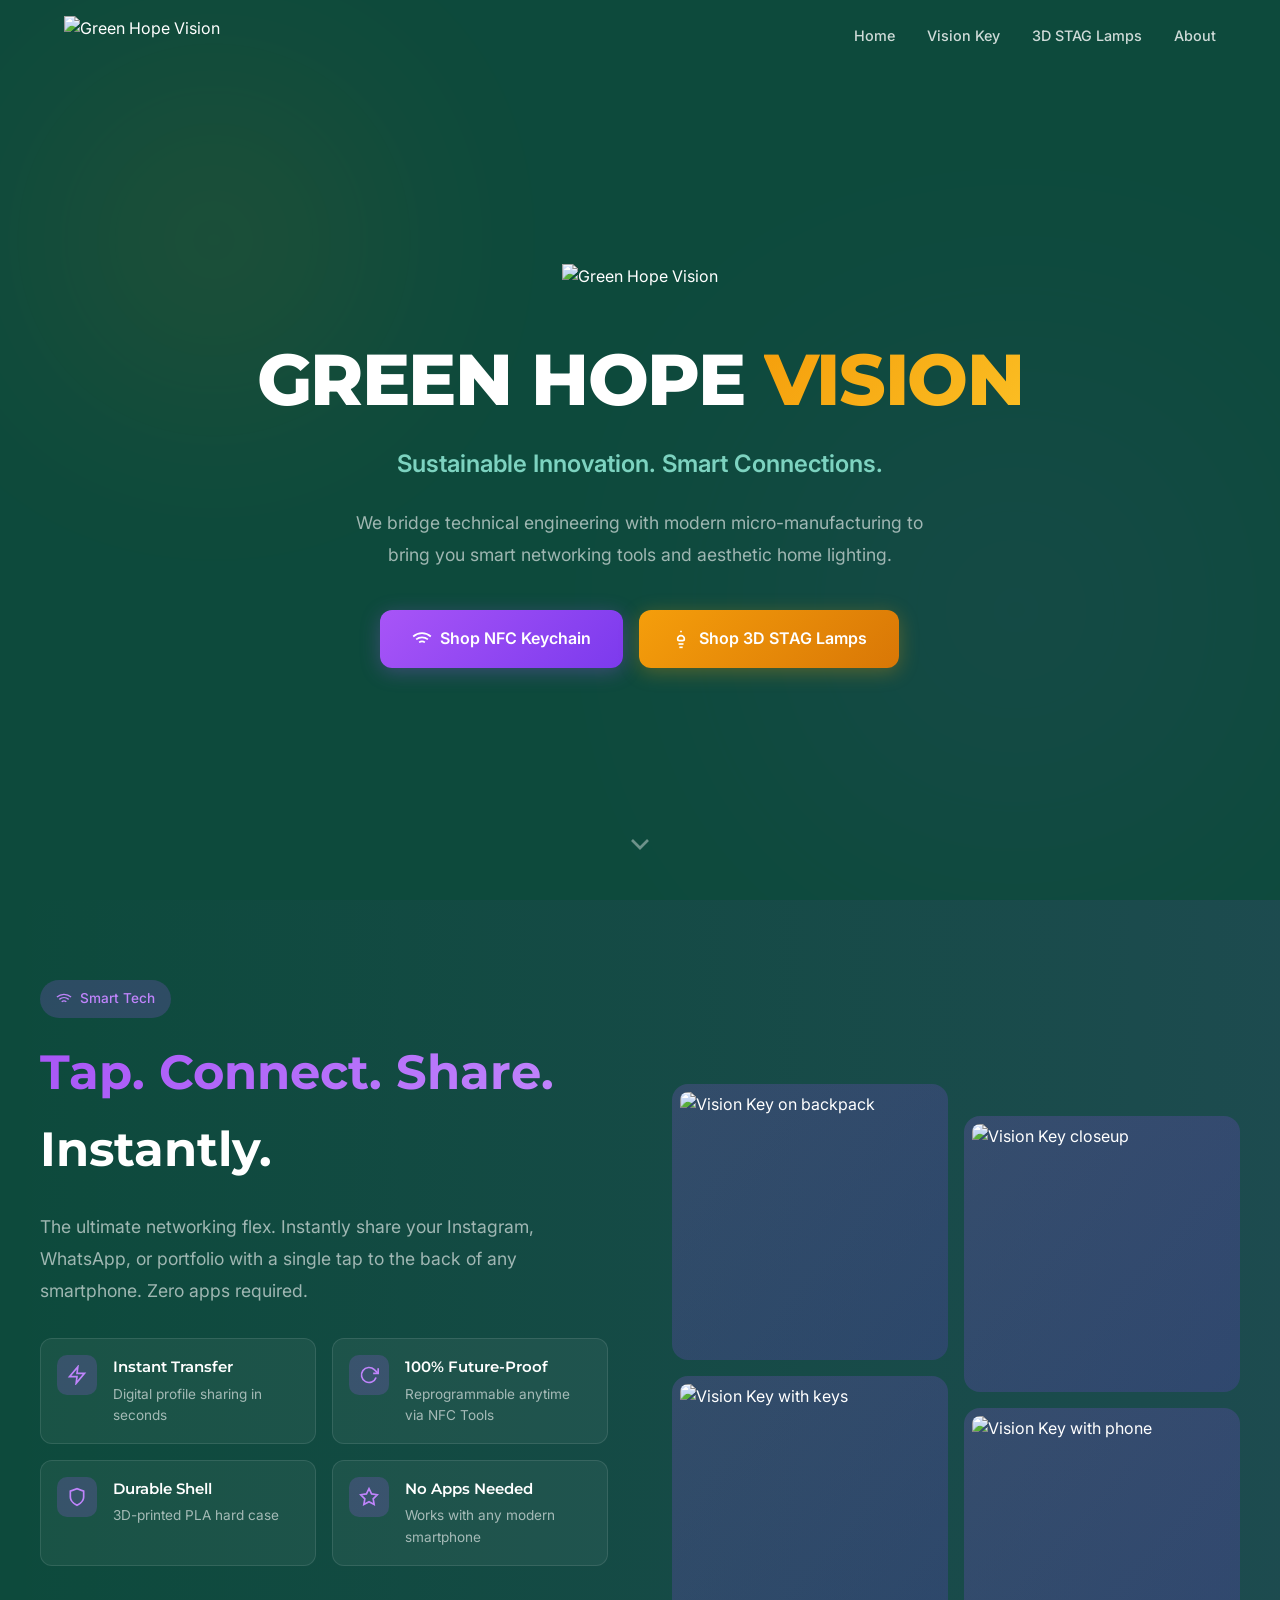
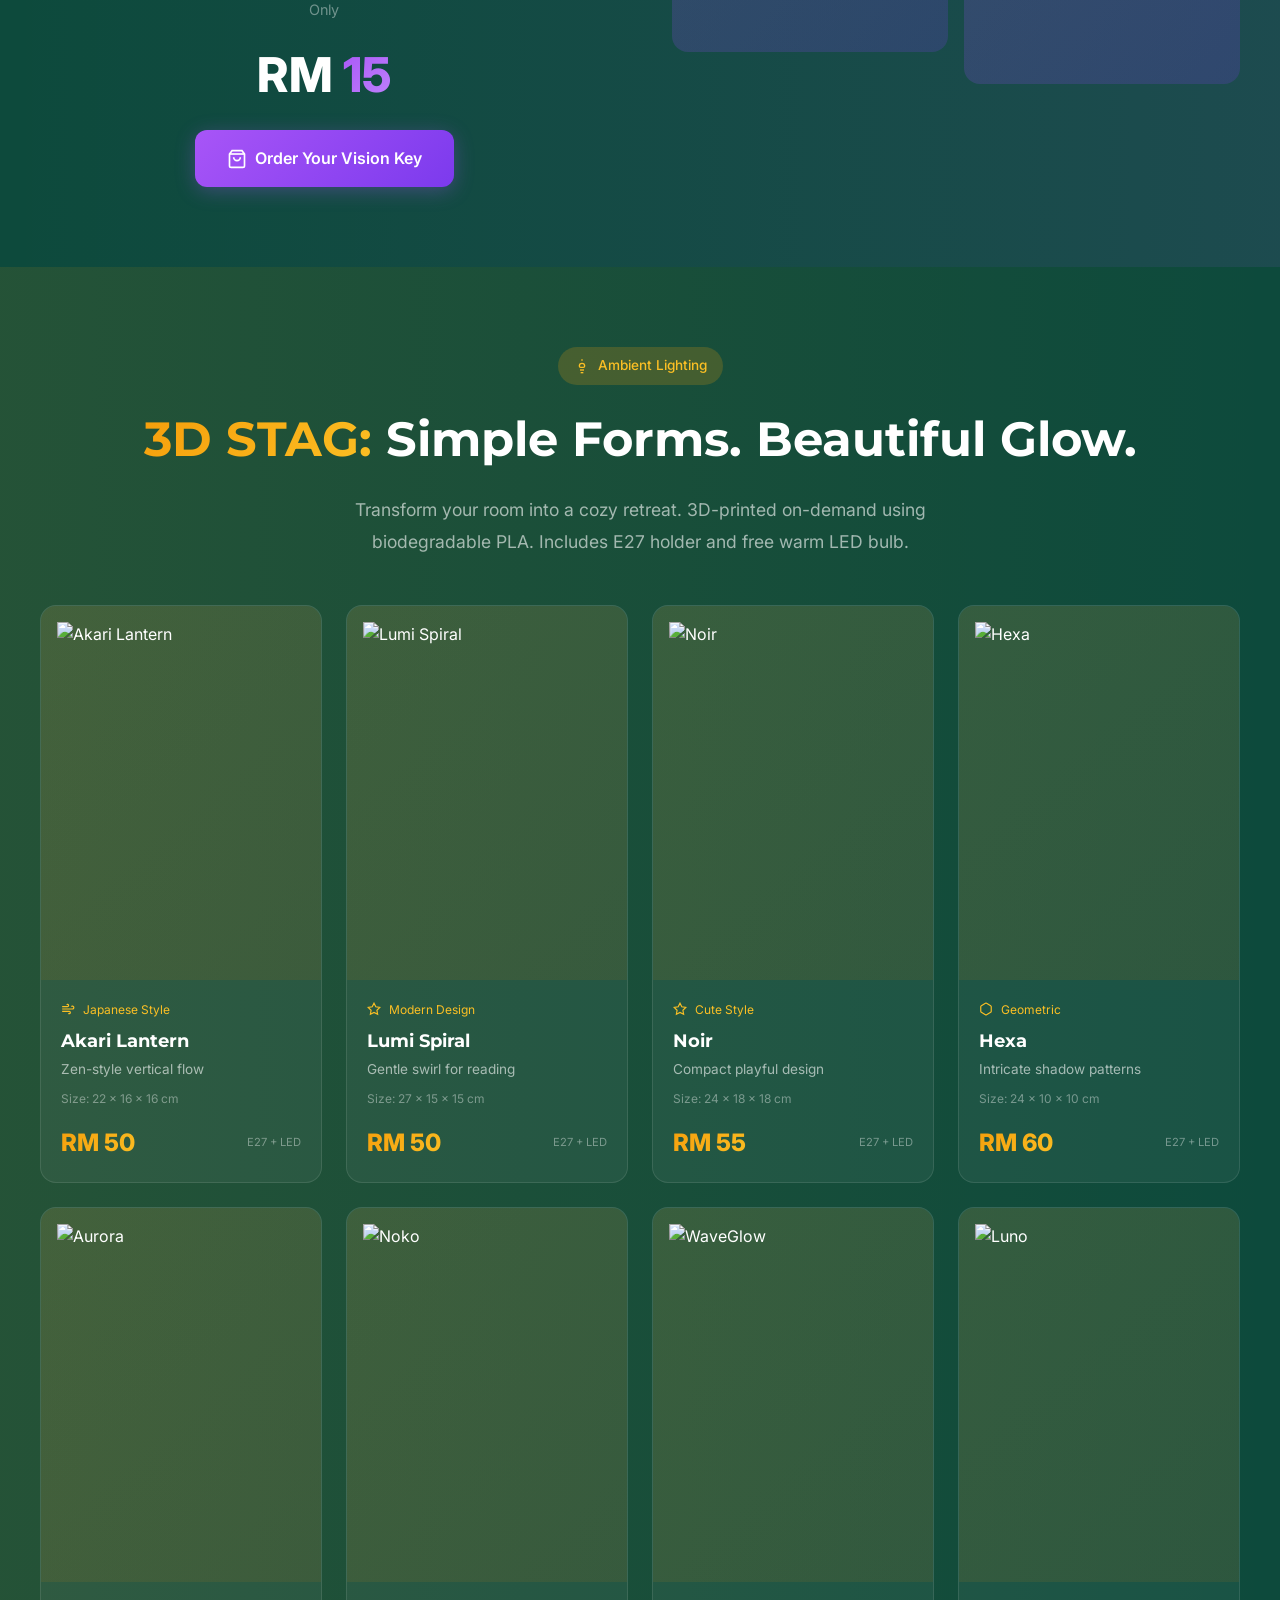
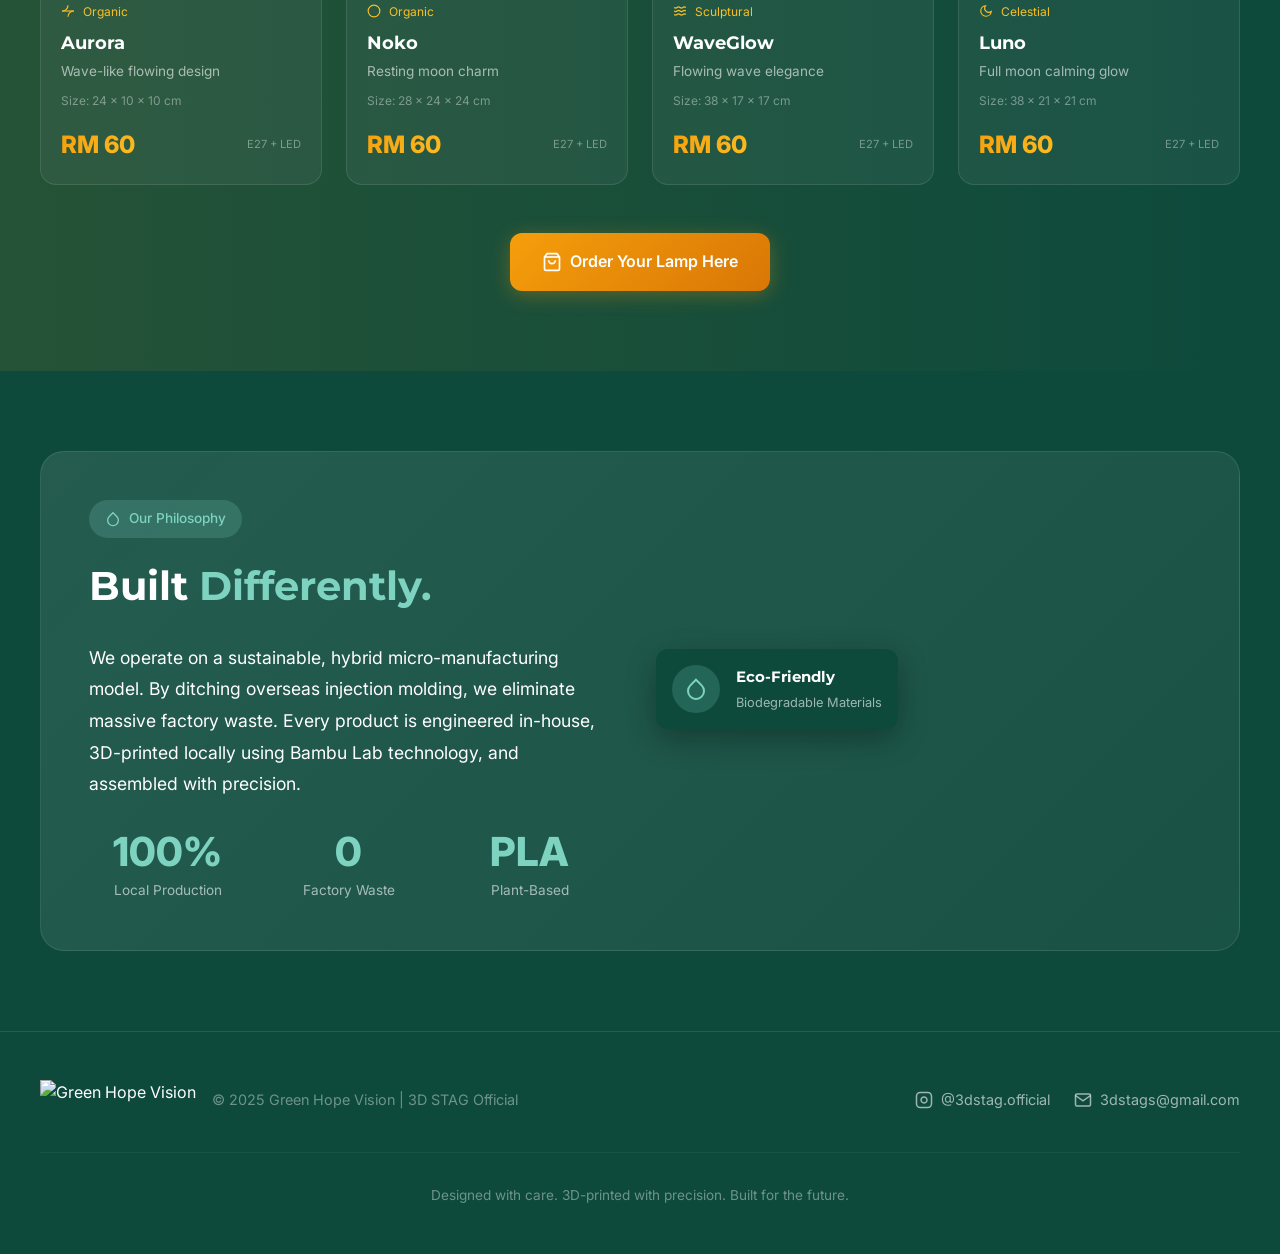
==== index.html @ 2f7408e8 "Add files via upload" ====
<!DOCTYPE html>
<html lang="en">
<head>
    <meta charset="UTF-8">
    <meta name="viewport" content="width=device-width, initial-scale=1.0">
    <title>Green Hope Vision | Sustainable Innovation. Smart Connections.</title>
    <link rel="preconnect" href="https://fonts.googleapis.com">
    <link rel="preconnect" href="https://fonts.gstatic.com" crossorigin>
    <link href="https://fonts.googleapis.com/css2?family=Inter:wght@300;400;500;600;700&family=Montserrat:wght@400;500;600;700;800;900&display=swap" rel="stylesheet">
    <style>
        :root {
            --forest-green: #0D4A3C;
            --forest-dark: #09382D;
            --forest-light: #145A4A;
            --white: #FFFFFF;
            --white-80: rgba(255, 255, 255, 0.8);
            --white-60: rgba(255, 255, 255, 0.6);
            --white-40: rgba(255, 255, 255, 0.4);
            --white-10: rgba(255, 255, 255, 0.1);
            --white-5: rgba(255, 255, 255, 0.05);
            --amber: #F59E0B;
            --amber-light: #FBBF24;
            --purple: #A855F7;
            --purple-light: #C084FC;
            --mint: #7DD3C0;
        }

        * {
            margin: 0;
            padding: 0;
            box-sizing: border-box;
        }

        html {
            scroll-behavior: smooth;
        }

        body {
            font-family: 'Inter', sans-serif;
            background-color: var(--forest-green);
            color: var(--white);
            line-height: 1.6;
            overflow-x: hidden;
        }

        h1, h2, h3, h4, h5, h6 {
            font-family: 'Montserrat', sans-serif;
            font-weight: 700;
        }

        /* Navigation */
        .navbar {
            position: fixed;
            top: 0;
            left: 0;
            right: 0;
            z-index: 1000;
            padding: 1rem 0;
            transition: all 0.3s ease;
        }

        .navbar.scrolled {
            background: rgba(13, 74, 60, 0.95);
            backdrop-filter: blur(10px);
            box-shadow: 0 4px 20px rgba(0, 0, 0, 0.2);
            padding: 0.75rem 0;
        }

        .nav-container {
            max-width: 1200px;
            margin: 0 auto;
            padding: 0 1.5rem;
            display: flex;
            justify-content: space-between;
            align-items: center;
        }

        .nav-logo {
            height: 40px;
            width: auto;
        }

        .nav-links {
            display: flex;
            gap: 2rem;
            list-style: none;
        }

        .nav-links a {
            color: var(--white-80);
            text-decoration: none;
            font-size: 0.9rem;
            font-weight: 500;
            transition: color 0.3s ease;
        }

        .nav-links a:hover {
            color: var(--white);
        }

        .mobile-menu-btn {
            display: none;
            background: none;
            border: none;
            color: var(--white);
            cursor: pointer;
            padding: 0.5rem;
        }

        /* Hero Section */
        .hero {
            min-height: 100vh;
            display: flex;
            align-items: center;
            justify-content: center;
            position: relative;
            padding: 6rem 1.5rem 4rem;
            overflow: hidden;
        }

        .hero-bg {
            position: absolute;
            inset: 0;
            overflow: hidden;
        }

        .hero-glow-1 {
            position: absolute;
            top: 10%;
            left: 5%;
            width: 300px;
            height: 300px;
            background: var(--amber);
            border-radius: 50%;
            filter: blur(120px);
            opacity: 0.1;
            animation: float 6s ease-in-out infinite;
        }

        .hero-glow-2 {
            position: absolute;
            bottom: 10%;
            right: 5%;
            width: 400px;
            height: 400px;
            background: var(--purple);
            border-radius: 50%;
            filter: blur(150px);
            opacity: 0.1;
            animation: float 8s ease-in-out infinite reverse;
        }

        @keyframes float {
            0%, 100% { transform: translateY(0); }
            50% { transform: translateY(-20px); }
        }

        .hero-content {
            text-align: center;
            max-width: 800px;
            position: relative;
            z-index: 1;
        }

        .hero-logo {
            height: 140px;
            margin-bottom: 2rem;
            animation: float 4s ease-in-out infinite;
        }

        .hero-title {
            font-size: clamp(2.5rem, 8vw, 4.5rem);
            font-weight: 800;
            margin-bottom: 0.5rem;
            letter-spacing: -0.02em;
        }

        .hero-title span {
            background: linear-gradient(135deg, var(--amber) 0%, var(--amber-light) 100%);
            -webkit-background-clip: text;
            -webkit-text-fill-color: transparent;
            background-clip: text;
        }

        .hero-subtitle {
            font-size: clamp(1.1rem, 3vw, 1.5rem);
            color: var(--mint);
            font-weight: 600;
            margin-bottom: 1.5rem;
        }

        .hero-text {
            font-size: 1.1rem;
            color: var(--white-60);
            max-width: 600px;
            margin: 0 auto 2.5rem;
            line-height: 1.8;
        }

        .hero-buttons {
            display: flex;
            gap: 1rem;
            justify-content: center;
            flex-wrap: wrap;
        }

        .btn {
            display: inline-flex;
            align-items: center;
            gap: 0.5rem;
            padding: 1rem 2rem;
            border-radius: 12px;
            font-weight: 600;
            font-size: 1rem;
            text-decoration: none;
            transition: all 0.3s ease;
            cursor: pointer;
            border: none;
        }

        .btn-primary {
            background: linear-gradient(135deg, var(--amber) 0%, #D97706 100%);
            color: var(--white);
            box-shadow: 0 4px 20px rgba(245, 158, 11, 0.3);
        }

        .btn-primary:hover {
            transform: translateY(-2px);
            box-shadow: 0 8px 30px rgba(245, 158, 11, 0.4);
        }

        .btn-secondary {
            background: var(--white-10);
            color: var(--white);
            border: 1px solid var(--white-20);
            backdrop-filter: blur(10px);
        }

        .btn-secondary:hover {
            background: var(--white-20);
            transform: translateY(-2px);
        }

        .btn-purple {
            background: linear-gradient(135deg, var(--purple) 0%, #7C3AED 100%);
            color: var(--white);
            box-shadow: 0 4px 20px rgba(168, 85, 247, 0.3);
        }

        .btn-purple:hover {
            transform: translateY(-2px);
            box-shadow: 0 8px 30px rgba(168, 85, 247, 0.4);
        }

        .scroll-indicator {
            position: absolute;
            bottom: 2rem;
            left: 50%;
            transform: translateX(-50%);
            animation: bounce 2s infinite;
        }

        @keyframes bounce {
            0%, 20%, 50%, 80%, 100% { transform: translateX(-50%) translateY(0); }
            40% { transform: translateX(-50%) translateY(-10px); }
            60% { transform: translateX(-50%) translateY(-5px); }
        }

        /* Section Styles */
        .section {
            padding: 5rem 1.5rem;
            position: relative;
        }

        .section-container {
            max-width: 1200px;
            margin: 0 auto;
        }

        .section-header {
            text-align: center;
            margin-bottom: 3rem;
        }

        .section-badge {
            display: inline-flex;
            align-items: center;
            gap: 0.5rem;
            padding: 0.5rem 1rem;
            border-radius: 50px;
            font-size: 0.85rem;
            font-weight: 500;
            margin-bottom: 1rem;
        }

        .badge-purple {
            background: rgba(168, 85, 247, 0.2);
            color: var(--purple-light);
        }

        .badge-amber {
            background: rgba(245, 158, 11, 0.2);
            color: var(--amber-light);
        }

        .badge-mint {
            background: rgba(125, 211, 192, 0.2);
            color: var(--mint);
        }

        .section-title {
            font-size: clamp(2rem, 5vw, 3rem);
            margin-bottom: 1rem;
        }

        .section-title .gradient-purple {
            background: linear-gradient(135deg, var(--purple) 0%, var(--purple-light) 100%);
            -webkit-background-clip: text;
            -webkit-text-fill-color: transparent;
            background-clip: text;
        }

        .section-title .gradient-amber {
            background: linear-gradient(135deg, var(--amber) 0%, var(--amber-light) 100%);
            -webkit-background-clip: text;
            -webkit-text-fill-color: transparent;
            background-clip: text;
        }

        .section-description {
            color: var(--white-60);
            font-size: 1.1rem;
            max-width: 600px;
            margin: 0 auto;
            line-height: 1.8;
        }

        /* Vision Key Section */
        .vision-key {
            background: linear-gradient(to left, rgba(168, 85, 247, 0.1), transparent);
        }

        .vision-key-grid {
            display: grid;
            grid-template-columns: 1fr 1fr;
            gap: 4rem;
            align-items: center;
        }

        .vision-key-content {
            animation: slideInLeft 0.8s ease-out;
        }

        @keyframes slideInLeft {
            from { opacity: 0; transform: translateX(-30px); }
            to { opacity: 1; transform: translateX(0); }
        }

        @keyframes slideInRight {
            from { opacity: 0; transform: translateX(30px); }
            to { opacity: 1; transform: translateX(0); }
        }

        .features-grid {
            display: grid;
            grid-template-columns: 1fr 1fr;
            gap: 1rem;
            margin: 2rem 0;
        }

        .feature-card {
            display: flex;
            align-items: flex-start;
            gap: 1rem;
            padding: 1rem;
            background: var(--white-5);
            border-radius: 12px;
            border: 1px solid var(--white-10);
        }

        .feature-icon {
            width: 40px;
            height: 40px;
            background: rgba(168, 85, 247, 0.2);
            border-radius: 10px;
            display: flex;
            align-items: center;
            justify-content: center;
            flex-shrink: 0;
        }

        .feature-icon svg {
            width: 20px;
            height: 20px;
            color: var(--purple-light);
        }

        .feature-title {
            font-size: 0.95rem;
            font-weight: 600;
            margin-bottom: 0.25rem;
        }

        .feature-text {
            font-size: 0.85rem;
            color: var(--white-60);
        }

        .price-cta {
            display: flex;
            flex-direction: column;
            align-items: center;
            text-align: center;
            gap: 1rem;
            margin-top: 2rem;
        }

        .price-label {
            font-size: 0.9rem;
            color: var(--white-40);
        }

        .price {
            font-size: 3rem;
            font-weight: 800;
        }

        .price span {
            background: linear-gradient(135deg, var(--purple) 0%, var(--purple-light) 100%);
            -webkit-background-clip: text;
            -webkit-text-fill-color: transparent;
            background-clip: text;
        }

        .gallery-grid {
            display: grid;
            grid-template-columns: 1fr 1fr;
            gap: 1rem;
            animation: slideInRight 0.8s ease-out;
        }

        .gallery-col {
            display: flex;
            flex-direction: column;
            gap: 1rem;
        }

        .gallery-col:nth-child(2) {
            margin-top: 2rem;
        }

        .gallery-img {
            width: 100%;
            aspect-ratio: 1;
            object-fit: cover;
            border-radius: 16px;
            background: linear-gradient(135deg, rgba(168, 85, 247, 0.2), rgba(124, 58, 237, 0.2));
            padding: 0.5rem;
            transition: transform 0.3s ease;
        }

        .gallery-img:hover {
            transform: scale(1.02);
        }

        /* Lamps Section */
        .lamps {
            background: linear-gradient(to right, rgba(245, 158, 11, 0.1), transparent);
        }

        .lamps-grid {
            display: grid;
            grid-template-columns: repeat(4, 1fr);
            gap: 1.5rem;
            margin-bottom: 3rem;
        }

        .lamp-card {
            background: var(--white-5);
            border: 1px solid var(--white-10);
            border-radius: 16px;
            overflow: hidden;
            transition: all 0.3s ease;
            text-decoration: none;
            color: inherit;
            display: block;
        }

        .lamp-card:hover {
            transform: translateY(-5px);
            box-shadow: 0 20px 40px rgba(0, 0, 0, 0.3);
            border-color: var(--white-20);
        }

        .lamp-img-container {
            aspect-ratio: 3/4;
            background: linear-gradient(135deg, rgba(245, 158, 11, 0.1), rgba(217, 119, 6, 0.1));
            display: flex;
            align-items: center;
            justify-content: center;
            padding: 1rem;
            overflow: hidden;
        }

        .lamp-img {
            width: 100%;
            height: 100%;
            object-fit: contain;
            transition: transform 0.3s ease;
        }

        .lamp-card:hover .lamp-img {
            transform: scale(1.05);
        }

        .lamp-info {
            padding: 1.25rem;
        }

        .lamp-tag {
            display: flex;
            align-items: center;
            gap: 0.5rem;
            font-size: 0.75rem;
            color: var(--amber-light);
            margin-bottom: 0.5rem;
        }

        .lamp-tag svg {
            width: 14px;
            height: 14px;
        }

        .lamp-name {
            font-size: 1.1rem;
            font-weight: 700;
            margin-bottom: 0.25rem;
        }

        .lamp-desc {
            font-size: 0.85rem;
            color: var(--white-60);
            margin-bottom: 0.5rem;
        }

        .lamp-size {
            font-size: 0.75rem;
            color: var(--white-40);
            margin-bottom: 1rem;
        }

        .lamp-price-row {
            display: flex;
            justify-content: space-between;
            align-items: center;
        }

        .lamp-price {
            font-size: 1.5rem;
            font-weight: 800;
            background: linear-gradient(135deg, var(--amber) 0%, var(--amber-light) 100%);
            -webkit-background-clip: text;
            -webkit-text-fill-color: transparent;
            background-clip: text;
        }

        .lamp-includes {
            font-size: 0.7rem;
            color: var(--white-40);
        }

        .lamps-cta {
            text-align: center;
        }

        /* About Section */
        .about-grid {
            display: grid;
            grid-template-columns: 1fr 1fr;
            gap: 4rem;
            align-items: center;
            background: linear-gradient(135deg, var(--white-10), var(--white-5));
            border-radius: 24px;
            padding: 3rem;
            border: 1px solid var(--white-10);
        }

        .about-content {
            animation: slideInLeft 0.8s ease-out;
        }

        .about-title {
            font-size: 2.5rem;
            margin-bottom: 1.5rem;
        }

        .about-title span {
            color: var(--mint);
        }

        .about-text {
            color: var(--white-70);
            font-size: 1.1rem;
            line-height: 1.8;
            margin-bottom: 2rem;
        }

        .stats-grid {
            display: grid;
            grid-template-columns: repeat(3, 1fr);
            gap: 1.5rem;
        }

        .stat-item {
            text-align: center;
        }

        .stat-value {
            font-size: 2.5rem;
            font-weight: 800;
            color: var(--mint);
            line-height: 1;
        }

        .stat-label {
            font-size: 0.85rem;
            color: var(--white-60);
            margin-top: 0.5rem;
        }

        .about-image {
            position: relative;
            animation: slideInRight 0.8s ease-out;
        }

        .about-img {
            width: 100%;
            aspect-ratio: 1;
            object-fit: cover;
            border-radius: 16px;
        }

        .floating-badge {
            position: absolute;
            bottom: -1rem;
            left: -1rem;
            background: var(--forest-green);
            border: 1px solid var(--white-20);
            border-radius: 12px;
            padding: 1rem;
            display: flex;
            align-items: center;
            gap: 1rem;
            box-shadow: 0 10px 30px rgba(0, 0, 0, 0.3);
        }

        .badge-icon {
            width: 48px;
            height: 48px;
            background: rgba(125, 211, 192, 0.2);
            border-radius: 50%;
            display: flex;
            align-items: center;
            justify-content: center;
        }

        .badge-icon svg {
            width: 24px;
            height: 24px;
            color: var(--mint);
        }

        .badge-text h4 {
            font-size: 0.95rem;
            margin-bottom: 0.25rem;
        }

        .badge-text p {
            font-size: 0.8rem;
            color: var(--white-60);
        }

        /* Footer */
        .footer {
            border-top: 1px solid var(--white-10);
            padding: 3rem 1.5rem;
        }

        .footer-container {
            max-width: 1200px;
            margin: 0 auto;
        }

        .footer-top {
            display: flex;
            justify-content: space-between;
            align-items: center;
            margin-bottom: 2rem;
            flex-wrap: wrap;
            gap: 1rem;
        }

        .footer-brand {
            display: flex;
            align-items: center;
            gap: 1rem;
        }

        .footer-logo {
            height: 40px;
        }

        .footer-text {
            color: var(--white-40);
            font-size: 0.9rem;
        }

        .footer-social {
            display: flex;
            gap: 1.5rem;
        }

        .social-link {
            display: flex;
            align-items: center;
            gap: 0.5rem;
            color: var(--white-60);
            text-decoration: none;
            font-size: 0.9rem;
            transition: color 0.3s ease;
        }

        .social-link:hover {
            color: var(--white);
        }

        .social-link svg {
            width: 18px;
            height: 18px;
        }

        .footer-bottom {
            text-align: center;
            padding-top: 2rem;
            border-top: 1px solid var(--white-5);
        }

        .footer-tagline {
            color: var(--white-40);
            font-size: 0.85rem;
        }

        /* Responsive */
        @media (max-width: 1024px) {
            .lamps-grid {
                grid-template-columns: repeat(2, 1fr);
            }
        }

        @media (max-width: 768px) {
            .nav-links {
                display: none;
            }

            .mobile-menu-btn {
                display: block;
            }

            .hero-logo {
                height: 100px;
            }

            .vision-key-grid,
            .about-grid {
                grid-template-columns: 1fr;
                gap: 2rem;
            }

            .gallery-col:nth-child(2) {
                margin-top: 0;
            }

            .features-grid {
                grid-template-columns: 1fr;
            }

            .lamps-grid {
                grid-template-columns: 1fr;
            }

            .stats-grid {
                grid-template-columns: 1fr;
                gap: 1rem;
            }

            .about-grid {
                padding: 2rem;
            }

            .floating-badge {
                position: relative;
                bottom: auto;
                left: auto;
                margin-top: 1rem;
            }

            .footer-top {
                flex-direction: column;
                text-align: center;
            }

            .footer-social {
                flex-direction: column;
                align-items: center;
            }
        }

        /* Scroll animations */
        .fade-in {
            opacity: 0;
            transform: translateY(30px);
            transition: all 0.8s ease-out;
        }

        .fade-in.visible {
            opacity: 1;
            transform: translateY(0);
        }
    </style>
</head>
<body>
    <!-- Navigation -->
    <nav class="navbar" id="navbar">
        <div class="nav-container">
            <img src="logo.png" alt="Green Hope Vision" class="nav-logo">
            <ul class="nav-links">
                <li><a href="#hero">Home</a></li>
                <li><a href="#vision-key">Vision Key</a></li>
                <li><a href="#lamps">3D STAG Lamps</a></li>
                <li><a href="#about">About</a></li>
            </ul>
            <button class="mobile-menu-btn" onclick="toggleMenu()">
                <svg width="24" height="24" viewBox="0 0 24 24" fill="none" stroke="currentColor" stroke-width="2">
                    <line x1="3" y1="6" x2="21" y2="6"></line>
                    <line x1="3" y1="12" x2="21" y2="12"></line>
                    <line x1="3" y1="18" x2="21" y2="18"></line>
                </svg>
            </button>
        </div>
    </nav>

    <!-- Hero Section -->
    <section class="hero" id="hero">
        <div class="hero-bg">
            <div class="hero-glow-1"></div>
            <div class="hero-glow-2"></div>
        </div>
        <div class="hero-content">
            <img src="logo.png" alt="Green Hope Vision" class="hero-logo">
            <h1 class="hero-title">GREEN HOPE <span>VISION</span></h1>
            <p class="hero-subtitle">Sustainable Innovation. Smart Connections.</p>
            <p class="hero-text">We bridge technical engineering with modern micro-manufacturing to bring you smart networking tools and aesthetic home lighting.</p>
            <div class="hero-buttons">
                <a href="#vision-key" class="btn btn-purple">
                    <svg width="20" height="20" viewBox="0 0 24 24" fill="none" stroke="currentColor" stroke-width="2">
                        <path d="M5 12.55a11 11 0 0 1 14.08 0"></path>
                        <path d="M1.42 9a16 16 0 0 1 21.16 0"></path>
                        <path d="M8.53 16.11a6 6 0 0 1 6.95 0"></path>
                        <line x1="12" y1="20" x2="12.01" y2="20"></line>
                    </svg>
                    Shop NFC Keychain
                </a>
                <a href="#lamps" class="btn btn-primary">
                    <svg width="20" height="20" viewBox="0 0 24 24" fill="none" stroke="currentColor" stroke-width="2">
                        <path d="M9 18h6"></path>
                        <path d="M10 22h4"></path>
                        <path d="M12 2v2"></path>
                        <path d="M12 8a4 4 0 0 0-4 4 2 2 0 0 0 2 2h4a2 2 0 0 0 2-2 4 4 0 0 0-4-4z"></path>
                    </svg>
                    Shop 3D STAG Lamps
                </a>
            </div>
        </div>
        <div class="scroll-indicator">
            <svg width="32" height="32" viewBox="0 0 24 24" fill="none" stroke="currentColor" stroke-width="2" style="color: var(--white-40);">
                <polyline points="6 9 12 15 18 9"></polyline>
            </svg>
        </div>
    </section>

    <!-- Vision Key Section -->
    <section class="section vision-key" id="vision-key">
        <div class="section-container">
            <div class="vision-key-grid">
                <div class="vision-key-content">
                    <div class="section-badge badge-purple">
                        <svg width="16" height="16" viewBox="0 0 24 24" fill="none" stroke="currentColor" stroke-width="2">
                            <path d="M5 12.55a11 11 0 0 1 14.08 0"></path>
                            <path d="M1.42 9a16 16 0 0 1 21.16 0"></path>
                            <path d="M8.53 16.11a6 6 0 0 1 6.95 0"></path>
                            <line x1="12" y1="20" x2="12.01" y2="20"></line>
                        </svg>
                        Smart Tech
                    </div>
                    <h2 class="section-title">
                        <span class="gradient-purple">Tap. Connect. Share.</span><br>Instantly.
                    </h2>
                    <p class="section-description" style="text-align: left; margin: 1.5rem 0;">
                        The ultimate networking flex. Instantly share your Instagram, WhatsApp, or portfolio with a single tap to the back of any smartphone. Zero apps required.
                    </p>
                    
                    <div class="features-grid">
                        <div class="feature-card">
                            <div class="feature-icon">
                                <svg viewBox="0 0 24 24" fill="none" stroke="currentColor" stroke-width="2">
                                    <polygon points="13 2 3 14 12 14 11 22 21 10 12 10 13 2"></polygon>
                                </svg>
                            </div>
                            <div>
                                <h4 class="feature-title">Instant Transfer</h4>
                                <p class="feature-text">Digital profile sharing in seconds</p>
                            </div>
                        </div>
                        <div class="feature-card">
                            <div class="feature-icon">
                                <svg viewBox="0 0 24 24" fill="none" stroke="currentColor" stroke-width="2">
                                    <polyline points="23 4 23 10 17 10"></polyline>
                                    <path d="M20.49 15a9 9 0 1 1-2.12-9.36L23 10"></path>
                                </svg>
                            </div>
                            <div>
                                <h4 class="feature-title">100% Future-Proof</h4>
                                <p class="feature-text">Reprogrammable anytime via NFC Tools</p>
                            </div>
                        </div>
                        <div class="feature-card">
                            <div class="feature-icon">
                                <svg viewBox="0 0 24 24" fill="none" stroke="currentColor" stroke-width="2">
                                    <path d="M12 22s8-4 8-10V5l-8-3-8 3v7c0 6 8 10 8 10z"></path>
                                </svg>
                            </div>
                            <div>
                                <h4 class="feature-title">Durable Shell</h4>
                                <p class="feature-text">3D-printed PLA hard case</p>
                            </div>
                        </div>
                        <div class="feature-card">
                            <div class="feature-icon">
                                <svg viewBox="0 0 24 24" fill="none" stroke="currentColor" stroke-width="2">
                                    <path d="M12 2l3.09 6.26L22 9.27l-5 4.87 1.18 6.88L12 17.77l-6.18 3.25L7 14.14 2 9.27l6.91-1.01L12 2z"></path>
                                </svg>
                            </div>
                            <div>
                                <h4 class="feature-title">No Apps Needed</h4>
                                <p class="feature-text">Works with any modern smartphone</p>
                            </div>
                        </div>
                    </div>

                    <div class="price-cta">
                        <p class="price-label">Only</p>
                        <p class="price">RM <span>15</span></p>
                        <a href="https://forms.gle/CHUQaickDEYkNtAdA" target="_blank" class="btn btn-purple">
                            <svg width="20" height="20" viewBox="0 0 24 24" fill="none" stroke="currentColor" stroke-width="2">
                                <path d="M6 2L3 6v14a2 2 0 0 0 2 2h14a2 2 0 0 0 2-2V6l-3-4z"></path>
                                <line x1="3" y1="6" x2="21" y2="6"></line>
                                <path d="M16 10a4 4 0 0 1-8 0"></path>
                            </svg>
                            Order Your Vision Key
                        </a>
                    </div>
                </div>

                <div class="gallery-grid">
                    <div class="gallery-col">
                        <img src="keychain1.jpeg" alt="Vision Key on backpack" class="gallery-img">
                        <img src="keychain3.jpeg" alt="Vision Key with keys" class="gallery-img">
                    </div>
                    <div class="gallery-col">
                        <img src="keychain2.jpeg" alt="Vision Key closeup" class="gallery-img">
                        <img src="keychain4.jpeg" alt="Vision Key with phone" class="gallery-img">
                    </div>
                </div>
            </div>
        </div>
    </section>

    <!-- Lamps Section -->
    <section class="section lamps" id="lamps">
        <div class="section-container">
            <div class="section-header">
                <div class="section-badge badge-amber">
                    <svg width="16" height="16" viewBox="0 0 24 24" fill="none" stroke="currentColor" stroke-width="2">
                        <path d="M9 18h6"></path>
                        <path d="M10 22h4"></path>
                        <path d="M12 2v2"></path>
                        <path d="M12 8a4 4 0 0 0-4 4 2 2 0 0 0 2 2h4a2 2 0 0 0 2-2 4 4 0 0 0-4-4z"></path>
                    </svg>
                    Ambient Lighting
                </div>
                <h2 class="section-title">
                    <span class="gradient-amber">3D STAG:</span> Simple Forms. Beautiful Glow.
                </h2>
                <p class="section-description">
                    Transform your room into a cozy retreat. 3D-printed on-demand using biodegradable PLA. Includes E27 holder and free warm LED bulb.
                </p>
            </div>

            <div class="lamps-grid">
                <!-- Akari Lantern -->
                <a href="https://forms.gle/oKcXuR113JgpoE838" target="_blank" class="lamp-card">
                    <div class="lamp-img-container">
                        <img src="akari.jpg" alt="Akari Lantern" class="lamp-img">
                    </div>
                    <div class="lamp-info">
                        <div class="lamp-tag">
                            <svg viewBox="0 0 24 24" fill="none" stroke="currentColor" stroke-width="2">
                                <path d="M9.59 4.59A2 2 0 1 1 11 8H2m10.59 11.41A2 2 0 1 0 14 16H2m15.73-8.27A2.5 2.5 0 1 1 19.5 12H2"></path>
                            </svg>
                            Japanese Style
                        </div>
                        <h3 class="lamp-name">Akari Lantern</h3>
                        <p class="lamp-desc">Zen-style vertical flow</p>
                        <p class="lamp-size">Size: 22 × 16 × 16 cm</p>
                        <div class="lamp-price-row">
                            <span class="lamp-price">RM 50</span>
                            <span class="lamp-includes">E27 + LED</span>
                        </div>
                    </div>
                </a>

                <!-- Lumi Spiral -->
                <a href="https://forms.gle/oKcXuR113JgpoE838" target="_blank" class="lamp-card">
                    <div class="lamp-img-container">
                        <img src="lumi.jpg" alt="Lumi Spiral" class="lamp-img">
                    </div>
                    <div class="lamp-info">
                        <div class="lamp-tag">
                            <svg viewBox="0 0 24 24" fill="none" stroke="currentColor" stroke-width="2">
                                <path d="M12 2l3.09 6.26L22 9.27l-5 4.87 1.18 6.88L12 17.77l-6.18 3.25L7 14.14 2 9.27l6.91-1.01L12 2z"></path>
                            </svg>
                            Modern Design
                        </div>
                        <h3 class="lamp-name">Lumi Spiral</h3>
                        <p class="lamp-desc">Gentle swirl for reading</p>
                        <p class="lamp-size">Size: 27 × 15 × 15 cm</p>
                        <div class="lamp-price-row">
                            <span class="lamp-price">RM 50</span>
                            <span class="lamp-includes">E27 + LED</span>
                        </div>
                    </div>
                </a>

                <!-- Noir -->
                <a href="https://forms.gle/oKcXuR113JgpoE838" target="_blank" class="lamp-card">
                    <div class="lamp-img-container">
                        <img src="noir.jpg" alt="Noir" class="lamp-img">
                    </div>
                    <div class="lamp-info">
                        <div class="lamp-tag">
                            <svg viewBox="0 0 24 24" fill="none" stroke="currentColor" stroke-width="2">
                                <polygon points="12 2 15.09 8.26 22 9.27 17 14.14 18.18 21.02 12 17.77 5.82 21.02 7 14.14 2 9.27 8.91 8.26 12 2"></polygon>
                            </svg>
                            Cute Style
                        </div>
                        <h3 class="lamp-name">Noir</h3>
                        <p class="lamp-desc">Compact playful design</p>
                        <p class="lamp-size">Size: 24 × 18 × 18 cm</p>
                        <div class="lamp-price-row">
                            <span class="lamp-price">RM 55</span>
                            <span class="lamp-includes">E27 + LED</span>
                        </div>
                    </div>
                </a>

                <!-- Hexa -->
                <a href="https://forms.gle/oKcXuR113JgpoE838" target="_blank" class="lamp-card">
                    <div class="lamp-img-container">
                        <img src="hexa.jpg" alt="Hexa" class="lamp-img">
                    </div>
                    <div class="lamp-info">
                        <div class="lamp-tag">
                            <svg viewBox="0 0 24 24" fill="none" stroke="currentColor" stroke-width="2">
                                <path d="M21 16V8a2 2 0 0 0-1-1.73l-7-4a2 2 0 0 0-2 0l-7 4A2 2 0 0 0 3 8v8a2 2 0 0 0 1 1.73l7 4a2 2 0 0 0 2 0l7-4A2 2 0 0 0 21 16z"></path>
                            </svg>
                            Geometric
                        </div>
                        <h3 class="lamp-name">Hexa</h3>
                        <p class="lamp-desc">Intricate shadow patterns</p>
                        <p class="lamp-size">Size: 24 × 10 × 10 cm</p>
                        <div class="lamp-price-row">
                            <span class="lamp-price">RM 60</span>
                            <span class="lamp-includes">E27 + LED</span>
                        </div>
                    </div>
                </a>

                <!-- Aurora -->
                <a href="https://forms.gle/oKcXuR113JgpoE838" target="_blank" class="lamp-card">
                    <div class="lamp-img-container">
                        <img src="aurora.jpg" alt="Aurora" class="lamp-img">
                    </div>
                    <div class="lamp-info">
                        <div class="lamp-tag">
                            <svg viewBox="0 0 24 24" fill="none" stroke="currentColor" stroke-width="2">
                                <path d="M2 12h20"></path>
                                <path d="M2 12c5.523 0 10-4.477 10-10"></path>
                                <path d="M22 12c-5.523 0-10 4.477-10 10"></path>
                            </svg>
                            Organic
                        </div>
                        <h3 class="lamp-name">Aurora</h3>
                        <p class="lamp-desc">Wave-like flowing design</p>
                        <p class="lamp-size">Size: 24 × 10 × 10 cm</p>
                        <div class="lamp-price-row">
                            <span class="lamp-price">RM 60</span>
                            <span class="lamp-includes">E27 + LED</span>
                        </div>
                    </div>
                </a>

                <!-- Noko -->
                <a href="https://forms.gle/oKcXuR113JgpoE838" target="_blank" class="lamp-card">
                    <div class="lamp-img-container">
                        <img src="noko.jpg" alt="Noko" class="lamp-img">
                    </div>
                    <div class="lamp-info">
                        <div class="lamp-tag">
                            <svg viewBox="0 0 24 24" fill="none" stroke="currentColor" stroke-width="2">
                                <circle cx="12" cy="12" r="10"></circle>
                            </svg>
                            Organic
                        </div>
                        <h3 class="lamp-name">Noko</h3>
                        <p class="lamp-desc">Resting moon charm</p>
                        <p class="lamp-size">Size: 28 × 24 × 24 cm</p>
                        <div class="lamp-price-row">
                            <span class="lamp-price">RM 60</span>
                            <span class="lamp-includes">E27 + LED</span>
                        </div>
                    </div>
                </a>

                <!-- WaveGlow -->
                <a href="https://forms.gle/oKcXuR113JgpoE838" target="_blank" class="lamp-card">
                    <div class="lamp-img-container">
                        <img src="waveglow.jpg" alt="WaveGlow" class="lamp-img">
                    </div>
                    <div class="lamp-info">
                        <div class="lamp-tag">
                            <svg viewBox="0 0 24 24" fill="none" stroke="currentColor" stroke-width="2">
                                <path d="M2 6c.6.5 1.2 1 2.5 1C7 7 7 5 9.5 5c2.6 0 2.4 2 5 2 2.5 0 2.5-2 5-2 1.3 0 1.9.5 2.5 1"></path>
                                <path d="M2 12c.6.5 1.2 1 2.5 1 2.5 0 2.5-2 5-2 2.6 0 2.4 2 5 2 2.5 0 2.5-2 5-2 1.3 0 1.9.5 2.5 1"></path>
                                <path d="M2 18c.6.5 1.2 1 2.5 1 2.5 0 2.5-2 5-2 2.6 0 2.4 2 5 2 2.5 0 2.5-2 5-2 1.3 0 1.9.5 2.5 1"></path>
                            </svg>
                            Sculptural
                        </div>
                        <h3 class="lamp-name">WaveGlow</h3>
                        <p class="lamp-desc">Flowing wave elegance</p>
                        <p class="lamp-size">Size: 38 × 17 × 17 cm</p>
                        <div class="lamp-price-row">
                            <span class="lamp-price">RM 60</span>
                            <span class="lamp-includes">E27 + LED</span>
                        </div>
                    </div>
                </a>

                <!-- Luno -->
                <a href="https://forms.gle/oKcXuR113JgpoE838" target="_blank" class="lamp-card">
                    <div class="lamp-img-container">
                        <img src="luno.jpg" alt="Luno" class="lamp-img">
                    </div>
                    <div class="lamp-info">
                        <div class="lamp-tag">
                            <svg viewBox="0 0 24 24" fill="none" stroke="currentColor" stroke-width="2">
                                <path d="M21 12.79A9 9 0 1 1 11.21 3 7 7 0 0 0 21 12.79z"></path>
                            </svg>
                            Celestial
                        </div>
                        <h3 class="lamp-name">Luno</h3>
                        <p class="lamp-desc">Full moon calming glow</p>
                        <p class="lamp-size">Size: 38 × 21 × 21 cm</p>
                        <div class="lamp-price-row">
                            <span class="lamp-price">RM 60</span>
                            <span class="lamp-includes">E27 + LED</span>
                        </div>
                    </div>
                </a>
            </div>

            <div class="lamps-cta">
                <a href="https://forms.gle/oKcXuR113JgpoE838" target="_blank" class="btn btn-primary">
                    <svg width="20" height="20" viewBox="0 0 24 24" fill="none" stroke="currentColor" stroke-width="2">
                        <path d="M6 2L3 6v14a2 2 0 0 0 2 2h14a2 2 0 0 0 2-2V6l-3-4z"></path>
                        <line x1="3" y1="6" x2="21" y2="6"></line>
                        <path d="M16 10a4 4 0 0 1-8 0"></path>
                    </svg>
                    Order Your Lamp Here
                </a>
            </div>
        </div>
    </section>

    <!-- About Section -->
    <section class="section" id="about">
        <div class="section-container">
            <div class="about-grid">
                <div class="about-content">
                    <div class="section-badge badge-mint">
                        <svg width="16" height="16" viewBox="0 0 24 24" fill="none" stroke="currentColor" stroke-width="2">
                            <path d="M12 2.69l5.66 5.66a8 8 0 1 1-11.31 0z"></path>
                        </svg>
                        Our Philosophy
                    </div>
                    <h2 class="about-title">Built <span>Differently.</span></h2>
                    <p class="about-text">
                        We operate on a sustainable, hybrid micro-manufacturing model. By ditching overseas injection molding, we eliminate massive factory waste. Every product is engineered in-house, 3D-printed locally using Bambu Lab technology, and assembled with precision.
                    </p>
                    <div class="stats-grid">
                        <div class="stat-item">
                            <div class="stat-value">100%</div>
                            <div class="stat-label">Local Production</div>
                        </div>
                        <div class="stat-item">
                            <div class="stat-value">0</div>
                            <div class="stat-label">Factory Waste</div>
                        </div>
                        <div class="stat-item">
                            <div class="stat-value">PLA</div>
                            <div class="stat-label">Plant-Based</div>
                        </div>
                    </div>
                </div>
                <div class="about-image">
                    <img src="printingprocess.jpg" alt="3D Printing Process" class="about-img">
                    <div class="floating-badge">
                        <div class="badge-icon">
                            <svg viewBox="0 0 24 24" fill="none" stroke="currentColor" stroke-width="2">
                                <path d="M12 2.69l5.66 5.66a8 8 0 1 1-11.31 0z"></path>
                            </svg>
                        </div>
                        <div class="badge-text">
                            <h4>Eco-Friendly</h4>
                            <p>Biodegradable Materials</p>
                        </div>
                    </div>
                </div>
            </div>
        </div>
    </section>

    <!-- Footer -->
    <footer class="footer">
        <div class="footer-container">
            <div class="footer-top">
                <div class="footer-brand">
                    <img src="logo.png" alt="Green Hope Vision" class="footer-logo">
                    <p class="footer-text">© 2025 Green Hope Vision | 3D STAG Official</p>
                </div>
                <div class="footer-social">
                    <a href="https://instagram.com/3dstag.official" target="_blank" class="social-link">
                        <svg viewBox="0 0 24 24" fill="none" stroke="currentColor" stroke-width="2">
                            <rect x="2" y="2" width="20" height="20" rx="5" ry="5"></rect>
                            <path d="M16 11.37A4 4 0 1 1 12.63 8 4 4 0 0 1 16 11.37z"></path>
                            <line x1="17.5" y1="6.5" x2="17.51" y2="6.5"></line>
                        </svg>
                        @3dstag.official
                    </a>
                    <a href="mailto:3dstags@gmail.com" class="social-link">
                        <svg viewBox="0 0 24 24" fill="none" stroke="currentColor" stroke-width="2">
                            <path d="M4 4h16c1.1 0 2 .9 2 2v12c0 1.1-.9 2-2 2H4c-1.1 0-2-.9-2-2V6c0-1.1.9-2 2-2z"></path>
                            <polyline points="22,6 12,13 2,6"></polyline>
                        </svg>
                        3dstags@gmail.com
                    </a>
                </div>
            </div>
            <div class="footer-bottom">
                <p class="footer-tagline">Designed with care. 3D-printed with precision. Built for the future.</p>
            </div>
        </div>
    </footer>

    <script>
        // Navbar scroll effect
        const navbar = document.getElementById('navbar');
        window.addEventListener('scroll', () => {
            if (window.scrollY > 50) {
                navbar.classList.add('scrolled');
            } else {
                navbar.classList.remove('scrolled');
            }
        });

        // Mobile menu toggle
        function toggleMenu() {
            const navLinks = document.querySelector('.nav-links');
            navLinks.style.display = navLinks.style.display === 'flex' ? 'none' : 'flex';
            navLinks.style.position = 'absolute';
            navLinks.style.top = '100%';
            navLinks.style.left = '0';
            navLinks.style.right = '0';
            navLinks.style.flexDirection = 'column';
            navLinks.style.background = 'rgba(13, 74, 60, 0.98)';
            navLinks.style.padding = '1rem 1.5rem';
            navLinks.style.gap = '1rem';
            navLinks.style.boxShadow = '0 10px 30px rgba(0,0,0,0.3)';
        }

        // Fade in animation on scroll
        const observerOptions = {
            threshold: 0.1,
            rootMargin: '0px 0px -50px 0px'
        };

        const observer = new IntersectionObserver((entries) => {
            entries.forEach(entry => {
                if (entry.isIntersecting) {
                    entry.target.classList.add('visible');
                }
            });
        }, observerOptions);

        document.querySelectorAll('.fade-in').forEach(el => {
            observer.observe(el);
        });
    </script>
</body>
</html>
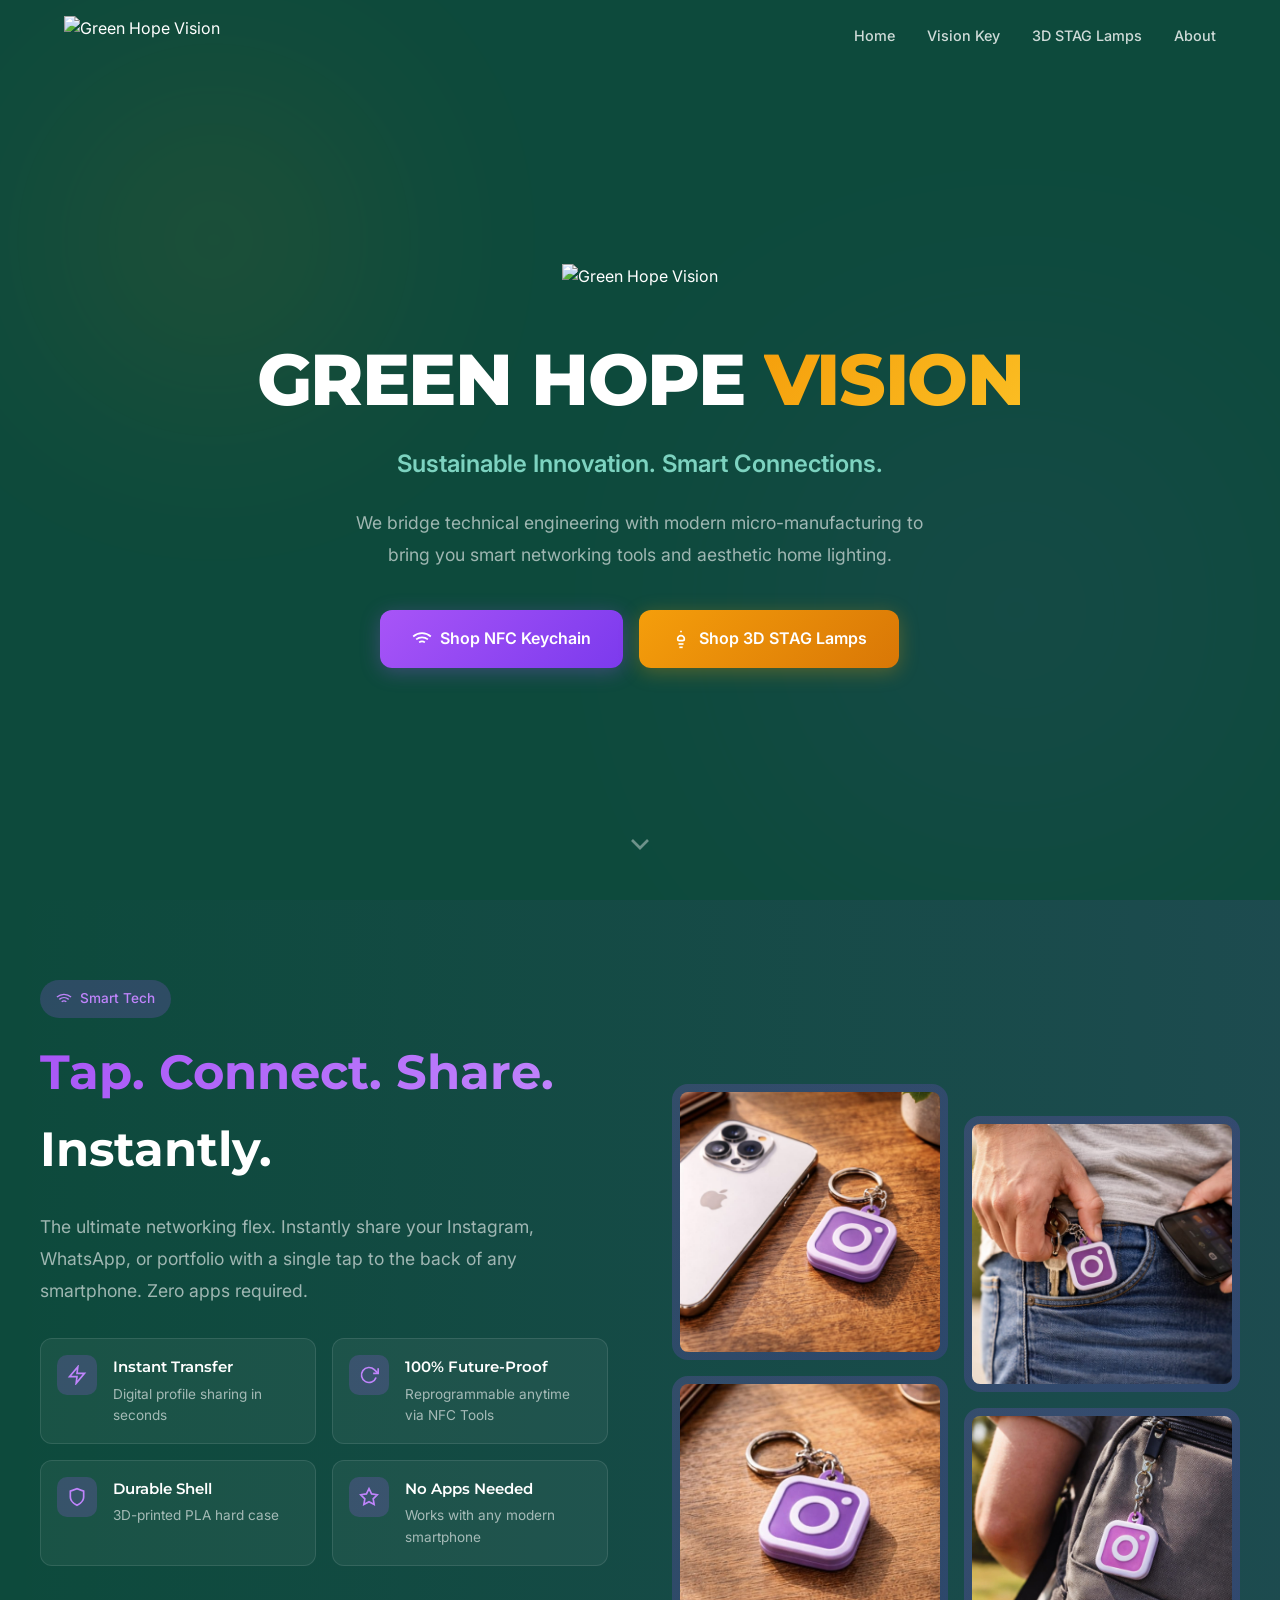
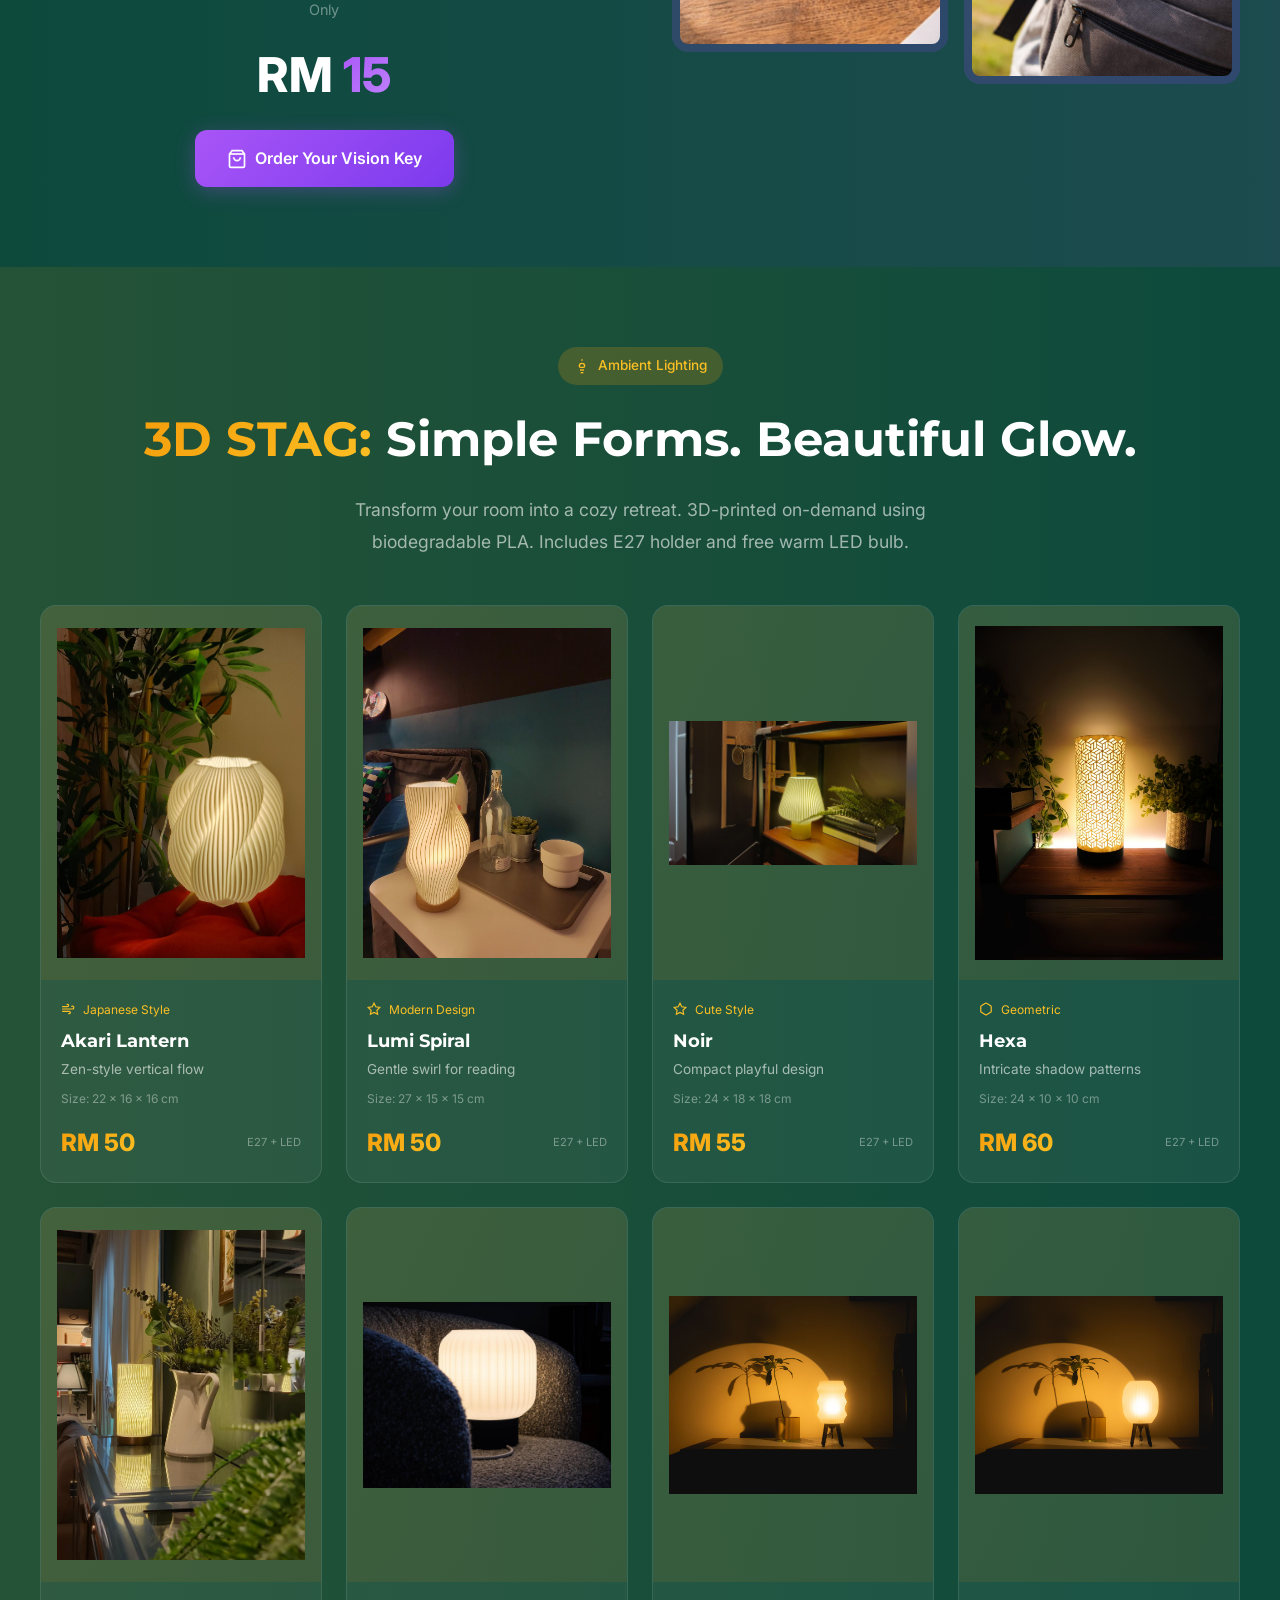
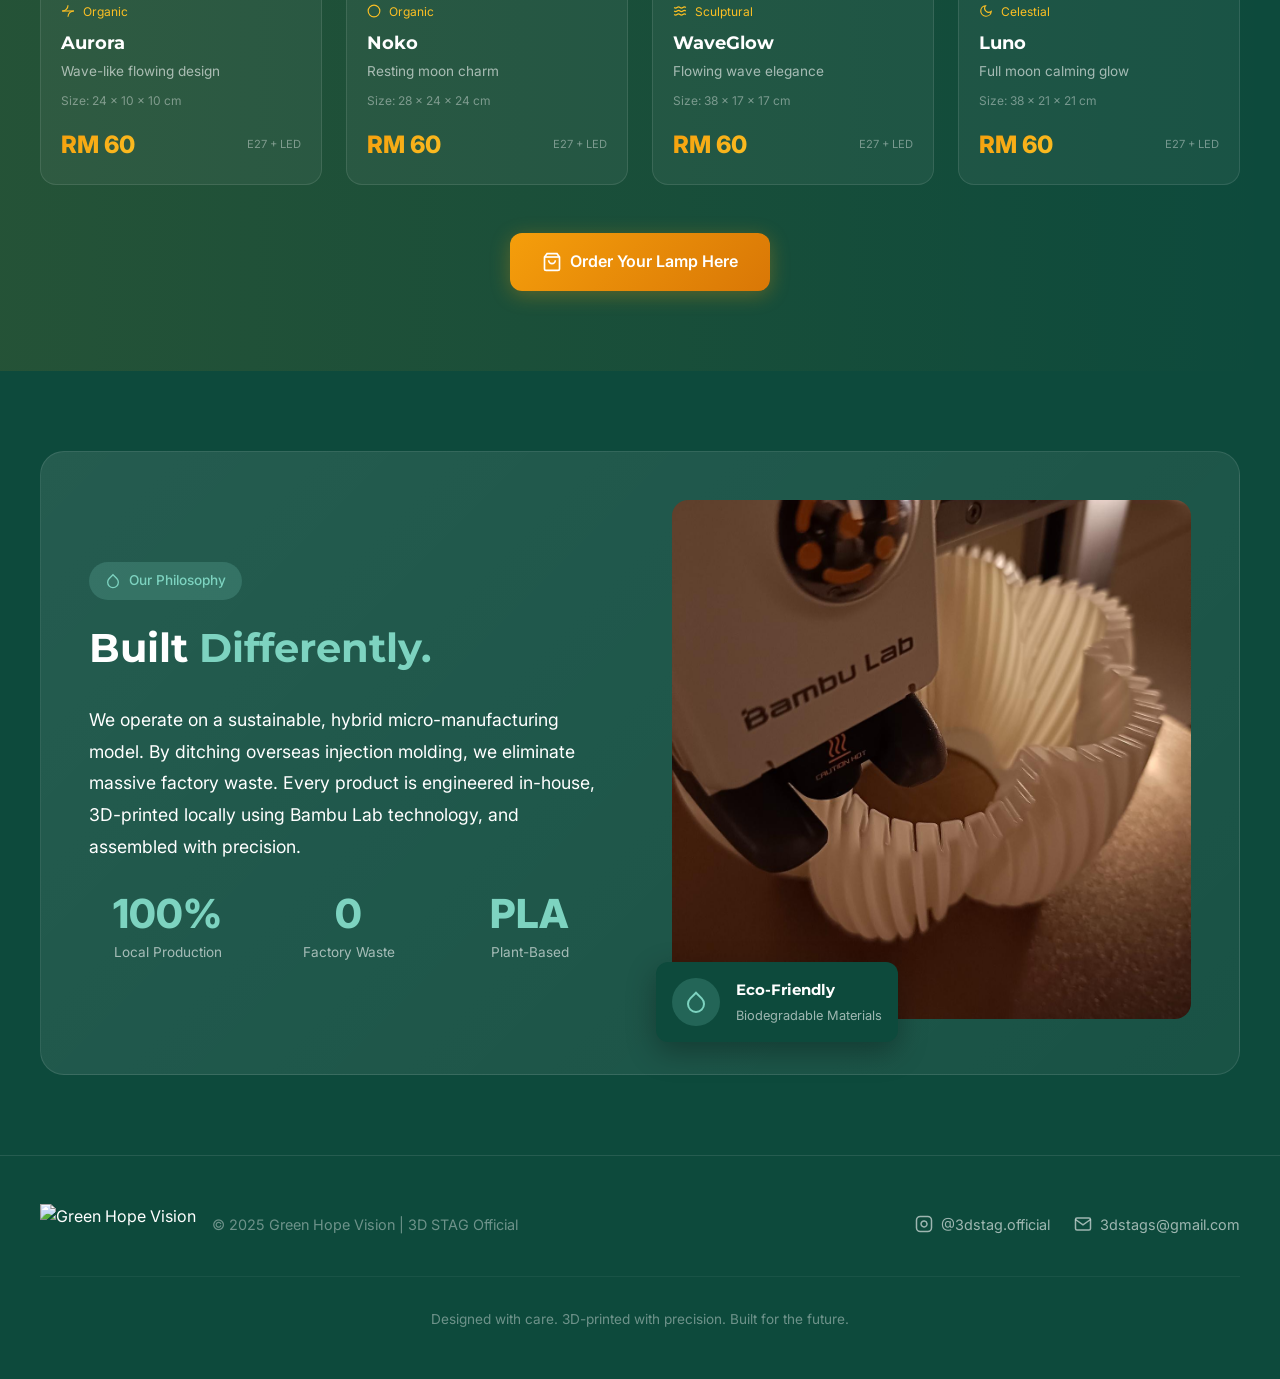
==== commit c497848f: "Update index.html" ====
--- a/index.html
+++ b/index.html
@@ -4,6 +4,7 @@
     <meta charset="UTF-8">
     <meta name="viewport" content="width=device-width, initial-scale=1.0">
     <title>Green Hope Vision | Sustainable Innovation. Smart Connections.</title>
+    <link rel="icon" href="logo.jpg" type="image/jpeg">
     <link rel="preconnect" href="https://fonts.googleapis.com">
     <link rel="preconnect" href="https://fonts.gstatic.com" crossorigin>
     <link href="https://fonts.googleapis.com/css2?family=Inter:wght@300;400;500;600;700&family=Montserrat:wght@400;500;600;700;800;900&display=swap" rel="stylesheet">
